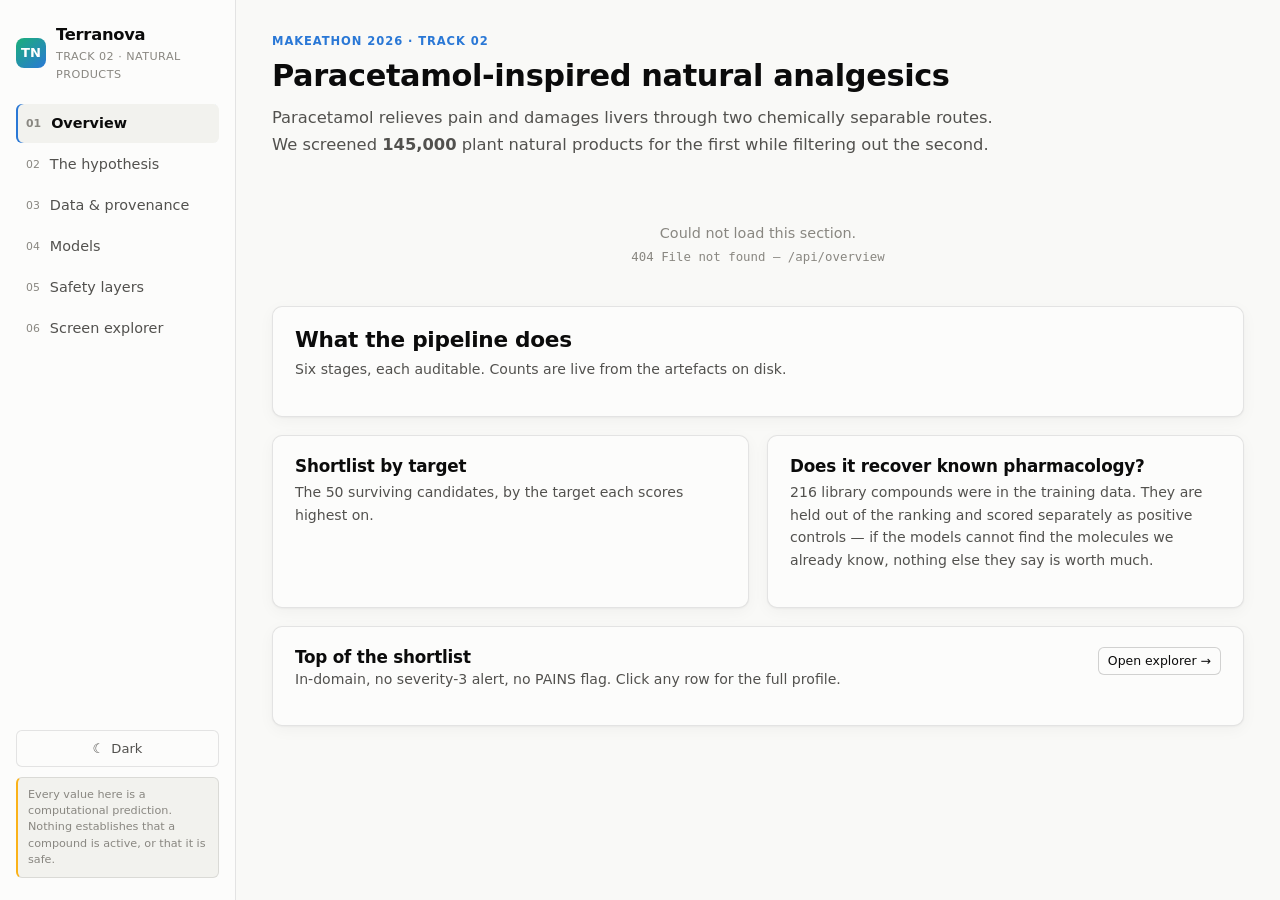
==== app/frontend/index.html @ 80acc8b1 "Add results dashboard and missing screening outputs Full-stack local app (FastAPI + static frontend)" ====
<!doctype html>
<html lang="en">
<head>
<meta charset="utf-8">
<meta name="viewport" content="width=device-width, initial-scale=1">
<title>Terranova</title>
<meta name="description" content="Plant-derived analgesic candidates on the paracetamol/AM404 axis: data provenance, model evaluation and a 145k-compound natural-product screen.">
<link rel="stylesheet" href="styles.css">
<link rel="icon" href="data:image/svg+xml,<svg xmlns='http://www.w3.org/2000/svg' viewBox='0 0 32 32'><rect width='32' height='32' rx='7' fill='%231baf7a'/><path d='M16 7c5 3 7 6 7 10a7 7 0 0 1-14 0c0-4 2-7 7-10z' fill='%23fff'/></svg>">
</head>
<body>
<a class="skip-link" href="#main">Skip to content</a>

<div class="app">
  <aside class="sidebar">
    <div class="brand">
      <div class="brand-mark" aria-hidden="true">TN</div>
      <div>
        <div class="brand-name">Terranova</div>
        <div class="brand-sub">Track 02 · Natural products</div>
      </div>
    </div>

    <nav class="nav" aria-label="Sections">
      <button class="nav-btn" data-view="overview" aria-current="true"><span class="nav-num">01</span> Overview</button>
      <button class="nav-btn" data-view="science"><span class="nav-num">02</span> The hypothesis</button>
      <button class="nav-btn" data-view="data"><span class="nav-num">03</span> Data &amp; provenance</button>
      <button class="nav-btn" data-view="models"><span class="nav-num">04</span> Models</button>
      <button class="nav-btn" data-view="safety"><span class="nav-num">05</span> Safety layers</button>
      <button class="nav-btn" data-view="screen"><span class="nav-num">06</span> Screen explorer</button>
    </nav>

    <div class="sidebar-foot">
      <button class="theme-toggle" id="theme-toggle" type="button" aria-label="Switch colour theme">
        <span id="theme-icon" aria-hidden="true">◐</span> <span id="theme-label">Theme</span>
      </button>
      <p class="disclaimer">
        Every value here is a computational prediction. Nothing establishes that a
        compound is active, or that it is safe.
      </p>
    </div>
  </aside>

  <main class="main" id="main">
    <div class="banner" id="artefact-banner" hidden></div>

    <!-- ============================================================ 01 -->
    <section class="view active" id="view-overview" aria-labelledby="h-overview">
      <div class="view-head">
        <div class="eyebrow">Makeathon 2026 · Track 02</div>
        <h1 id="h-overview">Paracetamol-inspired natural analgesics</h1>
        <p class="lede">
          Paracetamol relieves pain and damages livers through two chemically
          separable routes. We screened <strong id="lede-lib">145,000</strong> plant
          natural products for the first while filtering out the second.
        </p>
      </div>

      <div class="grid grid-4" id="overview-stats"></div>

      <div class="card">
        <h2>What the pipeline does</h2>
        <p class="card-note">Six stages, each auditable. Counts are live from the artefacts on disk.</p>
        <div id="pipeline-funnel" style="margin-top:14px"></div>
      </div>

      <div class="grid grid-2">
        <div class="card">
          <h3>Shortlist by target</h3>
          <p class="card-note">
            The 50 surviving candidates, by the target each scores highest on.
          </p>
          <div id="shortlist-by-target" style="margin-top:12px"></div>
        </div>
        <div class="card">
          <h3>Does it recover known pharmacology?</h3>
          <p class="card-note">
            216 library compounds were in the training data. They are held out of the
            ranking and scored separately as positive controls — if the models cannot
            find the molecules we already know, nothing else they say is worth much.
          </p>
          <div id="controls-preview" style="margin-top:12px"></div>
        </div>
      </div>

      <div class="card">
        <div class="card-head">
          <div>
            <h3>Top of the shortlist</h3>
            <p class="card-note">In-domain, no severity-3 alert, no PAINS flag. Click any row for the full profile.</p>
          </div>
          <button class="btn btn-sm" data-goto="screen" type="button">Open explorer →</button>
        </div>
        <div id="overview-shortlist"></div>
      </div>
    </section>

    <!-- ============================================================ 02 -->
    <section class="view" id="view-science" aria-labelledby="h-science">
      <div class="view-head">
        <div class="eyebrow">The hypothesis</div>
        <h1 id="h-science">Two pathways from one molecule</h1>
        <p class="lede">
          Paracetamol's analgesia is increasingly attributed not to COX inhibition but
          to its metabolite AM404. Its hepatotoxicity runs through an entirely
          different route. That separation is the whole opportunity.
        </p>
      </div>

      <div class="card">
        <div class="pathway">
          <div class="pathway-arm arm-good">
            <h4>Analgesia — the route we want</h4>
            <div class="pathway-chain">
              <span class="pathway-node">paracetamol</span>
              <span class="pathway-arrow">→</span>
              <span class="pathway-node"><i>p</i>-aminophenol</span>
              <span class="pathway-arrow">→</span>
              <span class="pathway-node accent">AM404</span>
            </div>
            <p class="card-note">
              Deacetylation, then conjugation with arachidonic acid by <strong>FAAH</strong>.
              AM404 acts centrally and in the spinal dorsal horn through <strong>TRPV1</strong>
              and the <strong>cannabinoid</strong> system.
            </p>
            <div class="pill-row" style="margin-top:10px">
              <span class="badge badge-TRPV1"><span class="badge-dot"></span>TRPV1</span>
              <span class="badge badge-CB1"><span class="badge-dot"></span>CB1</span>
              <span class="badge badge-FAAH"><span class="badge-dot"></span>FAAH</span>
            </div>
          </div>

          <div class="pathway-arm arm-bad">
            <h4>Hepatotoxicity — the route we filter</h4>
            <div class="pathway-chain">
              <span class="pathway-node">paracetamol</span>
              <span class="pathway-arrow">→</span>
              <span class="pathway-node">CYP2E1 / 3A4</span>
              <span class="pathway-arrow">→</span>
              <span class="pathway-node danger">NAPQI</span>
            </div>
            <p class="card-note">
              Oxidation of the <i>para</i>-aminophenol core to a hard electrophile.
              At dose, glutathione conjugates it; in overdose that pool depletes, NAPQI
              arylates protein thiols, and you get centrilobular necrosis.
            </p>
            <div class="pill-row" style="margin-top:10px">
              <span class="badge badge-critical">quinone-imine precursor</span>
              <span class="badge badge-serious">thiol arylation</span>
            </div>
          </div>
        </div>

        <div class="callout">
          <strong>The design question.</strong> Both arms begin at the same
          <i>para</i>-aminophenol core, but only the second requires it. So we look for
          plant compounds that engage TRPV1 / CB1 / FAAH <em>without</em> carrying the
          structural features that enable bioactivation — and we check that
          structurally, not just statistically.
        </div>
      </div>

      <div class="card">
        <h2>Why these three targets</h2>
        <div class="table-wrap" style="margin-top:12px">
          <table>
            <thead><tr><th scope="col">Target</th><th scope="col">Full name</th><th scope="col">Role on the AM404 axis</th><th scope="col">UniProt (human / rat / mouse)</th></tr></thead>
            <tbody>
              <tr>
                <th scope="row"><span class="badge badge-TRPV1"><span class="badge-dot"></span>TRPV1</span></th>
                <td>Transient receptor potential vanilloid 1</td>
                <td>The capsaicin receptor; AM404 is a potent agonist. Ligand-gated ion channel.</td>
                <td class="mono dim">Q8NER1 / O35433 / Q704Y3</td>
              </tr>
              <tr>
                <th scope="row"><span class="badge badge-CB1"><span class="badge-dot"></span>CB1</span></th>
                <td>Cannabinoid receptor 1</td>
                <td>Central analgesia; AM404 raises endocannabinoid tone indirectly.</td>
                <td class="mono dim">P21554 / P20272 / P47746</td>
              </tr>
              <tr>
                <th scope="row"><span class="badge badge-FAAH"><span class="badge-dot"></span>FAAH</span></th>
                <td>Fatty acid amide hydrolase</td>
                <td>Forms AM404, and degrades anandamide. Inhibiting it is itself analgesic.</td>
                <td class="mono dim">O00519 / P97612 / O08914</td>
              </tr>
            </tbody>
          </table>
        </div>
        <p class="card-note" style="margin-top:12px">
          Targets were resolved by <strong>UniProt accession → ChEMBL target ID</strong>,
          not by name search. Rodent orthologs are collected because much published
          TRPV1 and FAAH pharmacology is rodent, but they are tagged by organism and
          never silently pooled — TRPV1 has well-documented species differences in
          ligand sensitivity.
        </p>
      </div>

      <div class="card">
        <div class="card-head">
          <div>
            <h2>The ethnopharmacology seed list</h2>
            <p class="card-note">
              <span id="seed-count">51</span> hand-curated species with a traditional
              pain indication and a mechanistic hypothesis. Compounds from these plants
              are tiered <code>pain_seed</code>; everything else from any land plant is
              <code>plant_background</code>, so "top ranked" means something.
            </p>
          </div>
        </div>
        <div id="seed-table" style="margin-top:6px"></div>
      </div>
    </section>

    <!-- ============================================================ 03 -->
    <section class="view" id="view-data" aria-labelledby="h-data">
      <div class="view-head">
        <div class="eyebrow">Data &amp; provenance</div>
        <h1 id="h-data">Four datasets, three public sources</h1>
        <p class="lede">
          Every filtering decision happens in one place and is counted. Hidden
          curation is how cheminformatics papers become irreproducible.
        </p>
      </div>

      <div class="grid grid-2" id="source-cards"></div>

      <div class="card">
        <div class="card-head">
          <div>
            <h2>Curation attrition</h2>
            <p class="card-note">
              Raw ChEMBL records to modelling-ready rows, counted at every step.
              Hover any bar for what was dropped there.
            </p>
          </div>
        </div>
        <div id="attrition-chart"></div>
        <div class="callout">
          <strong>The biggest single cut</strong> is activity type: only IC50, EC50, Ki
          and Kd survive. Percent-inhibition at a single concentration is not
          convertible to a potency, so it cannot be labelled consistently.
        </div>
      </div>

      <div class="card">
        <h2>What survived, per target</h2>
        <p class="card-note">
          Active ≤ 1 µM, inactive ≥ 10 µM. The 1–10 µM band is <em>discarded</em>, not
          forced into a class — those compounds are genuinely ambiguous and training on
          them teaches noise.
        </p>
        <div id="dataset-chart" style="margin-top:14px"></div>
      </div>

      <div class="card callout-warning">
        <h2>The active rate is publication bias, not biology</h2>
        <div class="grid grid-3" style="margin-top:12px" id="bias-stats"></div>
        <p class="card-note" style="margin-top:14px">
          ChEMBL is assembled from medicinal-chemistry papers, and people publish
          compounds that worked. A classifier trained on 84% actives learns that
          nearly everything is active, and its ranking over 145k natural products is
          then driven by noise. Class weighting does not fix this: the model has simply
          never been shown what a non-ligand looks like.
        </p>
        <div class="callout">
          <strong>The fix:</strong> 60,000 drug-like molecules sampled across ChEMBL's
          whole ID range as presumed inactives, property-matched to each target's
          actives on MW and cLogP (DUD-E style), excluding anything sharing a scaffold
          with a known active. Three decoys per active brings ~75% down to ~20%. They
          stay labelled <code>presumed_inactive</code> so results can be re-derived
          without the assumption.
        </div>
      </div>

      <div class="card">
        <h2>Curation rules, and why</h2>
        <div class="table-wrap">
          <table>
            <thead><tr><th scope="col">Decision</th><th scope="col">Rule</th><th scope="col">Reasoning</th></tr></thead>
            <tbody>
              <tr><th scope="row">Assay types</th><td class="mono">B and F</td>
                <td>TRPV1 is a ligand-gated ion channel; its potency data is dominated by calcium-flux and patch-clamp assays registered as <em>functional</em>. Binding-only would discard most TRPV1 pharmacology.</td></tr>
              <tr><th scope="row">Activity types</th><td class="mono">IC50, EC50, Ki, Kd</td>
                <td>Single-concentration readouts are not convertible to a potency.</td></tr>
              <tr><th scope="row">Units</th><td class="mono">nM only</td>
                <td>After ChEMBL's own standardisation. pActivity = 9 − log₁₀(nM).</td></tr>
              <tr><th scope="row">Censored values</th><td class="mono">= for both, &gt; and ≥ as inactive only</td>
                <td>"&gt;10000 nM" is not a measurement but is strong evidence of inactivity. "&lt;" records bound potency from above and cannot confirm an active threshold, so they are dropped.</td></tr>
              <tr><th scope="row">Aggregation</th><td class="mono">median pActivity</td>
                <td>Per compound × target × organism. The same compound appears across many labs; the median survives an order-of-magnitude outlier.</td></tr>
              <tr><th scope="row">Ambiguous band</th><td class="mono">1–10 µM held out</td>
                <td>Forcing a class on genuinely borderline compounds teaches the model noise.</td></tr>
              <tr><th scope="row">Organism</th><td class="mono">tagged, never pooled</td>
                <td>Human is primary; rat/mouse kept in a separate scope. Hence a <code>human</code> and an <code>all</code> variant of every model.</td></tr>
            </tbody>
          </table>
        </div>
      </div>
    </section>

    <!-- ============================================================ 04 -->
    <section class="view" id="view-models" aria-labelledby="h-models">
      <div class="view-head">
        <div class="eyebrow">Models</div>
        <h1 id="h-models">Nine models, evaluated twice each</h1>
        <p class="lede">
          Every model is scored under a random split and a scaffold split. The gap
          between them is the honest measure of what happens when you screen
          chemistry the model has never seen.
        </p>
      </div>

      <div class="card">
        <h2>Why the split matters more than the score</h2>
        <p class="card-note">
          ChEMBL is built from congeneric series — one paper, one scaffold, many
          analogues. Under a random split those analogues straddle train and test, the
          model memorises the series, and you report an ROC-AUC near 0.95 that
          collapses on anything new. <strong>Natural products share almost no scaffolds
          with ChEMBL</strong>, so the random number is the wrong measurement for this
          project. Both are reported below; the scaffold number is the one that counts.
        </p>
        <div id="split-chart" style="margin-top:16px"></div>
      </div>

      <div class="card">
        <div class="card-head">
          <div>
            <h2>All model metrics</h2>
            <p class="card-note">
              PR-AUC-led because the data is imbalanced and only the top of the ranked
              list matters. EF 1% is the screening use case: hand a chemist the top 1%,
              how many more actives than random?
            </p>
          </div>
          <div class="seg" role="group" aria-label="Filter by split">
            <button type="button" data-split="scaffold" aria-pressed="true">Scaffold</button>
            <button type="button" data-split="random" aria-pressed="false">Random</button>
            <button type="button" data-split="" aria-pressed="false">Both</button>
          </div>
        </div>
        <div id="metrics-table"></div>
      </div>

      <div class="card">
        <h2>Architecture</h2>
        <div class="grid grid-2" style="margin-top:12px">
          <div>
            <h4>Representation</h4>
            <p class="card-note">
              ECFP4 (Morgan, radius 2, 2048 bits) plus physicochemical descriptors.
              Every structure in the project — ChEMBL, decoys, LOTUS, DILI — passes
              through the same <code>standardize()</code>, so they are comparable.
            </p>
            <h4 style="margin-top:14px">Algorithms</h4>
            <p class="card-note">
              Random Forest (500 trees) and LightGBM (600 estimators) are both trained.
              The one with the better <em>scaffold-split</em> PR-AUC wins and is refit
              on all data for deployment.
            </p>
          </div>
          <div>
            <h4>Applicability domain</h4>
            <p class="card-note">
              Each model ships its training-set fingerprint matrix, so every prediction
              carries a max-Tanimoto similarity to what the model has actually seen.
              Below 0.25 a prediction is extrapolation and is flagged, not silently
              trusted. This is why the model files are 50–200 MB.
            </p>
            <h4 style="margin-top:14px">FAAH is labelled twice</h4>
            <p class="card-note">
              The natural-product FAAH inhibitors motivating this project sit at 1–15 µM.
              A 1 µM cut labels nearly all of them inactive, training the model to reject
              exactly the chemistry we are hunting. FAAH therefore also gets a 10 µM
              variant, and both are reported.
            </p>
          </div>
        </div>
      </div>

      <div class="card">
        <div class="card-head">
          <div>
            <h2>The FAAH rescue experiment</h2>
            <p class="card-note">
              Six known plant FAAH inhibitors, none of them in ChEMBL's FAAH set. Each
              is scored by a model that never saw it: once by a model trained on ChEMBL
              alone, once by a model that additionally saw only the <em>other five</em>.
            </p>
          </div>
        </div>
        <div id="rescue-chart"></div>
        <div class="callout callout-good" id="rescue-note"></div>
      </div>

      <div class="card">
        <h2>The DILI model, and what it gets wrong</h2>
        <div class="grid grid-2">
          <div>
            <p class="card-note">
              Random Forest over the TDC DILI benchmark — 475 marketed drugs
              (<span id="dili-n">462</span> after standardisation), aggregated by the
              FDA's National Center for Toxicological Research. Evaluated over five
              repeated scaffold splits, because one split on 462 compounds is noisy.
            </p>
            <dl class="kv" id="dili-metrics" style="margin-top:12px"></dl>
          </div>
          <div id="dili-probe-host"></div>
        </div>
        <div class="callout callout-critical">
          <h4>Paracetamol is not in the benchmark at all</h4>
          Neither is isoniazid — two of the most famous hepatotoxins in medicine. So the
          model scores paracetamol <strong id="para-score">0.37</strong>, i.e. low risk,
          and it is wrong for a structural reason: the benchmark encodes
          <em>idiosyncratic, immune-mediated</em> DILI rather than intrinsic
          dose-dependent toxicity. A statistical model that misses this project's own
          index compound has not earned a large say in the ranking — which is exactly
          why the structural alert layer carries the weight instead.
        </div>
      </div>
    </section>

    <!-- ============================================================ 05 -->
    <section class="view" id="view-safety" aria-labelledby="h-safety">
      <div class="view-head">
        <div class="eyebrow">Safety</div>
        <h1 id="h-safety">Two layers, because one is not enough</h1>
        <p class="lede">
          A structural alert set that encodes bioactivation chemistry, and a statistical
          DILI model. They disagree about paracetamol, and that disagreement is the
          point.
        </p>
      </div>

      <div class="grid grid-3" id="safety-stats"></div>

      <div class="card">
        <h2>How the composite score is built</h2>
        <p class="card-note">
          Deliberately transparent, because an opaque ranking formula is unfalsifiable.
          The weights are printed in the output and shown here.
        </p>
        <div class="smiles" style="margin-top:12px">
          composite = target_score × exp(−0.35 × alert_severity_sum) × ad_confidence × cns_bonus × (1 − 0.30 × p_dili)
        </div>
        <div class="grid grid-4" style="margin-top:14px" id="weight-stats"></div>
        <div class="callout">
          <strong>The DILI term is deliberately small</strong> relative to the structural
          alert term. The alerts flag paracetamol at maximum severity on the exact NAPQI
          mechanism; the model calls it low risk. We weighted the layer that is right
          about the compound the whole project is named after.
        </div>
      </div>

      <div class="card">
        <div class="card-head">
          <div>
            <h2>Reactive-metabolite alert set</h2>
            <p class="card-note">
              <span id="alert-count">25</span> SMARTS patterns, read live from
              <code>src/safety.py</code>. Severity 3 is a direct NAPQI-type
              bioactivation precedent; 2 is an established reactive-metabolite route;
              1 is context-dependent.
            </p>
          </div>
          <div class="seg" role="group" aria-label="Filter by severity">
            <button type="button" data-sev="" aria-pressed="true">All</button>
            <button type="button" data-sev="3" aria-pressed="false">Severity 3</button>
            <button type="button" data-sev="2" aria-pressed="false">2</button>
            <button type="button" data-sev="1" aria-pressed="false">1</button>
          </div>
        </div>
        <div id="alerts-table"></div>
      </div>

      <div class="card callout-warning">
        <h2>Two caveats that belong in the writeup</h2>
        <p class="card-note">
          <strong>Structural alerts are a hazard flag, not a risk assessment.</strong>
          Dose, exposure, clearance route and detoxification capacity all matter and
          none are encoded here. A flagged compound is not "toxic"; it is "worth a
          reactivity check".
        </p>
        <p class="card-note" style="margin-top:10px">
          <strong>The alert set flags compounds this project likes.</strong> Curcumin
          and 6-gingerol are Michael acceptors. Many flavonoids are catechols. That is a
          genuine finding about the chemical space of plant analgesics — plants make
          electrophiles on purpose, often as defence chemistry — not a bug to be tuned
          away. We report the flags and keep the compounds, tagged.
        </p>
      </div>
    </section>

    <!-- ============================================================ 06 -->
    <section class="view" id="view-screen" aria-labelledby="h-screen">
      <div class="view-head">
        <div class="eyebrow">Screen explorer</div>
        <h1 id="h-screen">145,164 plant compounds, scored</h1>
        <p class="lede">
          The full screen, the 50-compound shortlist, and the 216 positive controls held
          out for leakage control. Click any compound for its full profile and
          literature provenance.
        </p>
      </div>

      <div class="filters">
        <div class="seg" role="group" aria-label="Choose dataset">
          <button type="button" data-source="shortlist" aria-pressed="true">Shortlist (50)</button>
          <button type="button" data-source="screen" aria-pressed="false">Full screen</button>
          <button type="button" data-source="controls" aria-pressed="false">Positive controls</button>
        </div>
        <div class="field">
          <label for="f-q">Search</label>
          <input type="search" id="f-q" placeholder="name, genus, compound class…">
        </div>
        <div class="field">
          <label for="f-target">Target</label>
          <select id="f-target">
            <option value="">All targets</option>
            <option value="TRPV1">TRPV1</option>
            <option value="CB1">CB1</option>
            <option value="FAAH">FAAH</option>
          </select>
        </div>
        <div class="field">
          <label for="f-tier">Source tier</label>
          <select id="f-tier">
            <option value="">All plants</option>
            <option value="pain_seed">Pain seed list</option>
            <option value="plant_background">Background</option>
          </select>
        </div>
        <label class="check"><input type="checkbox" id="f-domain"> In domain</label>
        <label class="check"><input type="checkbox" id="f-alerts"> No severity-3 / PAINS</label>
        <label class="check"><input type="checkbox" id="f-cns"> CNS-like</label>
        <button class="btn btn-sm" id="f-reset" type="button">Reset</button>
      </div>

      <div class="card" style="padding:0;overflow:hidden">
        <div id="screen-table"></div>
      </div>
      <div class="pager">
        <span class="pager-info" id="screen-info">—</span>
        <span>
          <button class="btn btn-sm" id="page-prev" type="button">← Previous</button>
          <button class="btn btn-sm" id="page-next" type="button">Next →</button>
        </span>
      </div>

      <div class="card" style="margin-top:18px">
        <h3>Composite score across the full screen</h3>
        <p class="card-note">
          The long tail is the point: a screen that ranks everything highly has not
          discriminated. Only the right-hand edge reaches the shortlist.
        </p>
        <div id="dist-chart" style="margin-top:12px"></div>
      </div>
    </section>
  </main>
</div>

<div class="modal-backdrop" id="modal" hidden>
  <div class="modal" role="dialog" aria-modal="true" aria-labelledby="modal-title">
    <div class="modal-head">
      <h2 id="modal-title">Compound</h2>
      <button class="modal-close" id="modal-close" type="button" aria-label="Close">×</button>
    </div>
    <div id="modal-body"></div>
  </div>
</div>

<script src="js/charts.js"></script>
<script src="js/app.js"></script>
</body>
</html>
---- app/frontend/styles.css ----
/* Terranova dashboard
 *
 * Colour tokens come from a validated data-viz palette: the three categorical
 * slots (blue/orange/aqua) clear the all-pairs CVD and normal-vision floors in
 * both light and dark mode. Series colour follows the TARGET, never the row
 * order, so filtering never repaints a survivor.
 *
 * Light-mode aqua sits below 3:1 against the surface, so every chart that uses
 * it also carries direct labels and a table view (the relief rule). No chart
 * here encodes anything by colour alone.
 */

:root {
  color-scheme: light;

  --page:            #f9f9f7;
  --surface:         #fcfcfb;
  --surface-sunk:    #f2f2ee;
  --text-primary:    #0b0b0b;
  --text-secondary:  #52514e;
  --text-muted:      #898781;
  --grid:            #e1e0d9;
  --baseline:        #c3c2b7;
  --border:          rgba(11, 11, 11, 0.10);
  --border-strong:   rgba(11, 11, 11, 0.18);
  --shadow:          0 1px 2px rgba(11, 11, 11, 0.04), 0 4px 16px rgba(11, 11, 11, 0.04);

  /* categorical slots - identity, fixed order */
  --series-1:        #2a78d6;  /* TRPV1 */
  --series-2:        #eb6834;  /* CB1   */
  --series-3:        #1baf7a;  /* FAAH  */
  --series-4:        #eda100;
  --series-neutral:  #898781;

  /* sequential / ordinal ramp (blue), light surface: no lighter than step 250 */
  --ramp-1: #86b6ef;
  --ramp-2: #6da7ec;
  --ramp-3: #5598e7;
  --ramp-4: #3987e5;
  --ramp-5: #2a78d6;
  --ramp-6: #256abf;
  --ramp-7: #1c5cab;
  --ramp-8: #184f95;
  --ramp-9: #104281;
  --ramp-10: #0d366b;

  /* status - reserved, never reused as a series */
  --good:     #0ca30c;
  --warning:  #fab219;
  --serious:  #ec835a;
  --critical: #d03b3b;
  --good-text: #006300;

  --radius: 10px;
  --radius-sm: 6px;
  --sans: system-ui, -apple-system, "Segoe UI", sans-serif;
  --mono: ui-monospace, "SF Mono", "Cascadia Mono", Menlo, Consolas, monospace;
}

@media (prefers-color-scheme: dark) {
  :root:where(:not([data-theme="light"])) {
    color-scheme: dark;
    --page:           #0d0d0d;
    --surface:        #1a1a19;
    --surface-sunk:   #141413;
    --text-primary:   #f0efec;
    --text-secondary: #c3c2b7;
    --text-muted:     #898781;
    --grid:           #2c2c2a;
    --baseline:       #383835;
    --border:         rgba(255, 255, 255, 0.10);
    --border-strong:  rgba(255, 255, 255, 0.18);
    --shadow:         0 1px 2px rgba(0, 0, 0, 0.3), 0 4px 16px rgba(0, 0, 0, 0.25);

    --series-1: #3987e5;
    --series-2: #d95926;
    --series-3: #199e70;
    --series-4: #c98500;

    --ramp-1: #cde2fb;
    --ramp-2: #b7d3f6;
    --ramp-3: #9ec5f4;
    --ramp-4: #86b6ef;
    --ramp-5: #6da7ec;
    --ramp-6: #5598e7;
    --ramp-7: #3987e5;
    --ramp-8: #2a78d6;
    --ramp-9: #256abf;
    --ramp-10: #184f95;

    --good-text: #0ca30c;
  }
}

:root[data-theme="dark"] {
  color-scheme: dark;
  --page:           #0d0d0d;
  --surface:        #1a1a19;
  --surface-sunk:   #141413;
  --text-primary:   #f0efec;
  --text-secondary: #c3c2b7;
  --text-muted:     #898781;
  --grid:           #2c2c2a;
  --baseline:       #383835;
  --border:         rgba(255, 255, 255, 0.10);
  --border-strong:  rgba(255, 255, 255, 0.18);
  --shadow:         0 1px 2px rgba(0, 0, 0, 0.3), 0 4px 16px rgba(0, 0, 0, 0.25);

  --series-1: #3987e5;
  --series-2: #d95926;
  --series-3: #199e70;
  --series-4: #c98500;

  --ramp-1: #cde2fb;
  --ramp-2: #b7d3f6;
  --ramp-3: #9ec5f4;
  --ramp-4: #86b6ef;
  --ramp-5: #6da7ec;
  --ramp-6: #5598e7;
  --ramp-7: #3987e5;
  --ramp-8: #2a78d6;
  --ramp-9: #256abf;
  --ramp-10: #184f95;

  --good-text: #0ca30c;
}

* { box-sizing: border-box; }

html { -webkit-text-size-adjust: 100%; }

body {
  margin: 0;
  font-family: var(--sans);
  background: var(--page);
  color: var(--text-primary);
  line-height: 1.6;
  font-size: 15px;
}

a { color: var(--series-1); text-decoration: none; }
a:hover { text-decoration: underline; }

h1, h2, h3, h4 { line-height: 1.25; margin: 0; font-weight: 650; letter-spacing: -0.012em; }
h1 { font-size: 1.9rem; }
h2 { font-size: 1.35rem; }
h3 { font-size: 1.05rem; }
h4 { font-size: 0.92rem; }
p { margin: 0 0 1rem; }
p:last-child { margin-bottom: 0; }

code, .mono { font-family: var(--mono); font-size: 0.86em; }

/* ---------------------------------------------------------------- layout */
.app {
  display: grid;
  grid-template-columns: 236px minmax(0, 1fr);
  min-height: 100vh;
}

.sidebar {
  position: sticky;
  top: 0;
  align-self: start;
  height: 100vh;
  overflow-y: auto;
  padding: 22px 16px;
  background: var(--surface);
  border-right: 1px solid var(--border);
  display: flex;
  flex-direction: column;
  gap: 20px;
}

.brand { display: flex; align-items: center; gap: 10px; }
.brand-mark {
  width: 30px; height: 30px; flex: none;
  border-radius: 8px;
  background: linear-gradient(140deg, var(--series-3), var(--series-1));
  display: grid; place-items: center;
  color: #fff; font-weight: 700; font-size: 0.82rem;
}
.brand-name { font-weight: 680; font-size: 1.02rem; letter-spacing: -0.015em; }
.brand-sub { font-size: 0.7rem; color: var(--text-muted); letter-spacing: 0.04em; text-transform: uppercase; }

.nav { display: flex; flex-direction: column; gap: 2px; }
.nav-btn {
  display: flex; align-items: center; gap: 10px;
  padding: 8px 10px;
  border: 0; border-radius: var(--radius-sm);
  background: transparent; color: var(--text-secondary);
  font: inherit; font-size: 0.9rem; text-align: left;
  cursor: pointer; width: 100%;
}
.nav-btn:hover { background: var(--surface-sunk); color: var(--text-primary); }
.nav-btn[aria-current="true"] {
  background: var(--surface-sunk);
  color: var(--text-primary);
  font-weight: 620;
  box-shadow: inset 2px 0 0 var(--series-1);
}
.nav-num {
  font-size: 0.68rem; color: var(--text-muted);
  font-variant-numeric: tabular-nums; min-width: 1.1em;
}

.sidebar-foot { margin-top: auto; display: flex; flex-direction: column; gap: 10px; }

.theme-toggle {
  display: flex; align-items: center; justify-content: center; gap: 7px;
  padding: 7px 10px; width: 100%;
  border: 1px solid var(--border); border-radius: var(--radius-sm);
  background: var(--surface); color: var(--text-secondary);
  font: inherit; font-size: 0.82rem; cursor: pointer;
}
.theme-toggle:hover { border-color: var(--border-strong); color: var(--text-primary); }

.disclaimer {
  font-size: 0.7rem; line-height: 1.45; color: var(--text-muted);
  padding: 9px 10px;
  border: 1px solid var(--border); border-left: 2px solid var(--warning);
  border-radius: var(--radius-sm);
  background: var(--surface-sunk);
}

.main { padding: 32px 36px 72px; max-width: 1180px; min-width: 0; }

.view { display: none; }
.view.active { display: block; animation: fade 0.22s ease; }
@keyframes fade { from { opacity: 0; transform: translateY(3px); } to { opacity: 1; transform: none; } }

.view-head { margin-bottom: 26px; }
.eyebrow {
  font-size: 0.72rem; font-weight: 650; letter-spacing: 0.08em;
  text-transform: uppercase; color: var(--series-1); margin-bottom: 7px;
}
.view-head p.lede {
  color: var(--text-secondary); font-size: 1.02rem; max-width: 70ch; margin-top: 10px;
}

/* ----------------------------------------------------------------- cards */
.card {
  background: var(--surface);
  border: 1px solid var(--border);
  border-radius: var(--radius);
  padding: 20px 22px;
  margin-bottom: 18px;
  box-shadow: var(--shadow);
}
.card > h2, .card > h3 { margin-bottom: 4px; }
.card-note { color: var(--text-secondary); font-size: 0.88rem; max-width: 76ch; }
.card-head { display: flex; align-items: flex-start; justify-content: space-between; gap: 16px; flex-wrap: wrap; margin-bottom: 14px; }

.grid { display: grid; gap: 18px; }
.grid-2 { grid-template-columns: repeat(auto-fit, minmax(330px, 1fr)); }
.grid-3 { grid-template-columns: repeat(auto-fit, minmax(230px, 1fr)); }
.grid-4 { grid-template-columns: repeat(auto-fit, minmax(175px, 1fr)); }

/* ------------------------------------------------------------ stat tiles */
.stat {
  background: var(--surface);
  border: 1px solid var(--border);
  border-radius: var(--radius);
  padding: 16px 18px;
  box-shadow: var(--shadow);
}
.stat-label {
  font-size: 0.74rem; font-weight: 600; letter-spacing: 0.04em;
  text-transform: uppercase; color: var(--text-muted); margin-bottom: 6px;
}
/* proportional figures on standalone numbers - tabular-nums only in tables */
.stat-value { font-size: 1.95rem; font-weight: 660; letter-spacing: -0.025em; line-height: 1.1; }
.stat-sub { font-size: 0.78rem; color: var(--text-secondary); margin-top: 5px; }
.stat-accent-1 { color: var(--series-1); }
.stat-accent-2 { color: var(--series-2); }
.stat-accent-3 { color: var(--series-3); }

.hero-figure {
  font-size: 3.2rem; font-weight: 680; letter-spacing: -0.03em;
  line-height: 1; font-family: var(--sans);
}

/* ---------------------------------------------------------------- badges */
.badge {
  display: inline-flex; align-items: center; gap: 5px;
  padding: 2px 8px; border-radius: 99px;
  font-size: 0.73rem; font-weight: 600; white-space: nowrap;
  border: 1px solid var(--border);
  background: var(--surface-sunk); color: var(--text-secondary);
}
.badge-dot { width: 7px; height: 7px; border-radius: 99px; flex: none; }
.badge-TRPV1 { color: var(--series-1); border-color: color-mix(in srgb, var(--series-1) 35%, transparent); }
.badge-TRPV1 .badge-dot { background: var(--series-1); }
.badge-CB1 { color: var(--series-2); border-color: color-mix(in srgb, var(--series-2) 35%, transparent); }
.badge-CB1 .badge-dot { background: var(--series-2); }
.badge-FAAH { color: var(--series-3); border-color: color-mix(in srgb, var(--series-3) 35%, transparent); }
.badge-FAAH .badge-dot { background: var(--series-3); }

.badge-good { color: var(--good-text); border-color: color-mix(in srgb, var(--good) 40%, transparent); }
.badge-warning { color: var(--text-primary); background: color-mix(in srgb, var(--warning) 20%, var(--surface)); border-color: color-mix(in srgb, var(--warning) 45%, transparent); }
.badge-serious { color: var(--text-primary); background: color-mix(in srgb, var(--serious) 22%, var(--surface)); border-color: color-mix(in srgb, var(--serious) 50%, transparent); }
.badge-critical { color: #fff; background: var(--critical); border-color: var(--critical); }

.pill-row { display: flex; flex-wrap: wrap; gap: 6px; }

/* ---------------------------------------------------------------- tables */
.table-wrap { overflow-x: auto; border: 1px solid var(--border); border-radius: var(--radius); background: var(--surface); }
table { border-collapse: collapse; width: 100%; font-size: 0.855rem; }
thead th {
  position: sticky; top: 0; z-index: 1;
  background: var(--surface-sunk);
  text-align: left; font-weight: 620; font-size: 0.74rem;
  letter-spacing: 0.03em; text-transform: uppercase; color: var(--text-secondary);
  padding: 9px 12px; white-space: nowrap;
  border-bottom: 1px solid var(--border);
}
thead th.sortable { cursor: pointer; user-select: none; }
thead th.sortable:hover { color: var(--text-primary); }
thead th .sort-caret { opacity: 0.4; font-size: 0.8em; }
thead th[aria-sort] .sort-caret { opacity: 1; color: var(--series-1); }
tbody td { padding: 8px 12px; border-bottom: 1px solid var(--grid); vertical-align: top; }
tbody tr:last-child td { border-bottom: 0; }
tbody tr:hover { background: var(--surface-sunk); }
tbody tr.clickable { cursor: pointer; }
.num { text-align: right; font-variant-numeric: tabular-nums; }
.col-name { min-width: 220px; max-width: 320px; }
.dim { color: var(--text-muted); }
.truncate { overflow: hidden; text-overflow: ellipsis; white-space: nowrap; display: block; max-width: 300px; }

caption { caption-side: top; text-align: left; padding: 0 0 9px; font-size: 0.82rem; color: var(--text-secondary); }

/* ------------------------------------------------------------- controls */
.filters {
  display: flex; flex-wrap: wrap; gap: 10px; align-items: center;
  padding: 14px 16px; margin-bottom: 16px;
  background: var(--surface); border: 1px solid var(--border);
  border-radius: var(--radius); box-shadow: var(--shadow);
}
.field { display: flex; flex-direction: column; gap: 3px; }
.field label { font-size: 0.7rem; font-weight: 600; text-transform: uppercase; letter-spacing: 0.04em; color: var(--text-muted); }
input[type="search"], input[type="text"], select {
  font: inherit; font-size: 0.87rem;
  padding: 6px 10px; min-height: 34px;
  border: 1px solid var(--border-strong); border-radius: var(--radius-sm);
  background: var(--surface); color: var(--text-primary);
}
input[type="search"] { min-width: 230px; }
input:focus-visible, select:focus-visible, button:focus-visible, th:focus-visible, tr:focus-visible {
  outline: 2px solid var(--series-1); outline-offset: 2px;
}
.check { display: flex; align-items: center; gap: 6px; font-size: 0.85rem; color: var(--text-secondary); cursor: pointer; min-height: 34px; }
.check input { width: 15px; height: 15px; accent-color: var(--series-1); cursor: pointer; }

.btn {
  font: inherit; font-size: 0.85rem;
  padding: 6px 13px; min-height: 34px;
  border: 1px solid var(--border-strong); border-radius: var(--radius-sm);
  background: var(--surface); color: var(--text-primary); cursor: pointer;
}
.btn:hover { background: var(--surface-sunk); }
.btn:disabled { opacity: 0.45; cursor: not-allowed; }
.btn-primary { background: var(--series-1); border-color: var(--series-1); color: #fff; }
.btn-primary:hover { filter: brightness(1.07); background: var(--series-1); }
.btn-sm { font-size: 0.78rem; padding: 3px 9px; min-height: 28px; }

.seg { display: inline-flex; border: 1px solid var(--border-strong); border-radius: var(--radius-sm); overflow: hidden; }
.seg button {
  font: inherit; font-size: 0.82rem; padding: 5px 12px; min-height: 32px;
  border: 0; background: var(--surface); color: var(--text-secondary); cursor: pointer;
  border-right: 1px solid var(--border);
}
.seg button:last-child { border-right: 0; }
.seg button[aria-pressed="true"] { background: var(--series-1); color: #fff; font-weight: 600; }

.pager { display: flex; align-items: center; justify-content: space-between; gap: 12px; margin-top: 14px; flex-wrap: wrap; }
.pager-info { font-size: 0.84rem; color: var(--text-secondary); font-variant-numeric: tabular-nums; }

/* --------------------------------------------------------------- charts */
.chart { width: 100%; display: block; overflow: visible; font-family: var(--sans); }
.chart text { font-family: var(--sans); }
.axis-label { font-size: 11px; fill: var(--text-muted); }
.value-label { font-size: 11px; fill: var(--text-secondary); font-variant-numeric: tabular-nums; }
.value-label-strong { font-size: 11px; fill: var(--text-primary); font-weight: 600; font-variant-numeric: tabular-nums; }
.gridline { stroke: var(--grid); stroke-width: 1; }
.baseline-rule { stroke: var(--baseline); stroke-width: 1; }
.mark-hit { fill: transparent; cursor: pointer; }

.legend { display: flex; flex-wrap: wrap; gap: 14px; margin-top: 10px; font-size: 0.8rem; color: var(--text-secondary); }
.legend-item { display: inline-flex; align-items: center; gap: 6px; }
.legend-swatch { width: 11px; height: 11px; border-radius: 3px; flex: none; }

.chart-toolbar { display: flex; gap: 8px; align-items: center; }

.tooltip {
  position: fixed; z-index: 60; pointer-events: none;
  background: var(--surface); color: var(--text-primary);
  border: 1px solid var(--border-strong); border-radius: var(--radius-sm);
  box-shadow: 0 4px 20px rgba(0, 0, 0, 0.16);
  padding: 8px 11px; font-size: 0.8rem; line-height: 1.5;
  max-width: 290px; opacity: 0; transition: opacity 0.1s;
}
.tooltip.show { opacity: 1; }
.tooltip-title { font-weight: 650; margin-bottom: 3px; }
.tooltip-row { display: flex; justify-content: space-between; gap: 14px; }
.tooltip-row .k { color: var(--text-secondary); }
.tooltip-row .v { font-variant-numeric: tabular-nums; }

/* ---------------------------------------------------------------- misc */
.callout {
  border: 1px solid var(--border); border-left: 3px solid var(--series-1);
  border-radius: var(--radius-sm);
  background: var(--surface-sunk);
  padding: 13px 16px; margin: 14px 0;
  font-size: 0.89rem; color: var(--text-secondary);
}
.callout strong { color: var(--text-primary); }
.callout-warning { border-left-color: var(--warning); }
.callout-critical { border-left-color: var(--critical); }
.callout-good { border-left-color: var(--good); }
.callout h4 { margin-bottom: 5px; color: var(--text-primary); }

.kv { display: grid; grid-template-columns: auto 1fr; gap: 5px 14px; font-size: 0.86rem; }
.kv dt { color: var(--text-secondary); }
.kv dd { margin: 0; font-variant-numeric: tabular-nums; }

.pathway {
  display: grid; gap: 12px;
  grid-template-columns: repeat(auto-fit, minmax(260px, 1fr));
}
.pathway-arm {
  border: 1px solid var(--border); border-radius: var(--radius);
  padding: 15px 17px; background: var(--surface-sunk);
}
.pathway-arm h4 { margin-bottom: 8px; display: flex; align-items: center; gap: 7px; }
.pathway-chain { display: flex; flex-wrap: wrap; align-items: center; gap: 6px; margin: 10px 0; font-size: 0.82rem; }
.pathway-node {
  padding: 3px 9px; border-radius: var(--radius-sm);
  background: var(--surface); border: 1px solid var(--border);
  font-family: var(--mono); font-size: 0.76rem;
}
.pathway-node.accent { border-color: var(--series-1); color: var(--series-1); font-weight: 600; }
.pathway-node.danger { border-color: var(--critical); color: var(--critical); font-weight: 600; }
.pathway-arrow { color: var(--text-muted); }
.arm-good { border-top: 2px solid var(--series-1); }
.arm-bad { border-top: 2px solid var(--critical); }

.empty { padding: 38px 20px; text-align: center; color: var(--text-muted); font-size: 0.9rem; }
.spinner {
  width: 17px; height: 17px; border-radius: 99px;
  border: 2px solid var(--border-strong); border-top-color: var(--series-1);
  animation: spin 0.7s linear infinite; display: inline-block; vertical-align: -3px;
}
@keyframes spin { to { transform: rotate(360deg); } }
.loading { opacity: 0.55; transition: opacity 0.15s; }

/* modal */
.modal-backdrop {
  position: fixed; inset: 0; z-index: 80;
  background: rgba(0, 0, 0, 0.45);
  display: grid; place-items: center; padding: 20px;
}
.modal-backdrop[hidden] { display: none; }
.modal {
  background: var(--surface); border: 1px solid var(--border-strong);
  border-radius: var(--radius); box-shadow: 0 12px 48px rgba(0, 0, 0, 0.3);
  max-width: 700px; width: 100%; max-height: 86vh; overflow-y: auto;
  padding: 22px 24px;
}
.modal-head { display: flex; justify-content: space-between; align-items: flex-start; gap: 14px; margin-bottom: 14px; }
.modal-close { border: 0; background: transparent; font-size: 1.3rem; line-height: 1; cursor: pointer; color: var(--text-muted); padding: 2px 6px; }
.modal-close:hover { color: var(--text-primary); }

.smiles {
  font-family: var(--mono); font-size: 0.78rem; word-break: break-all;
  background: var(--surface-sunk); border: 1px solid var(--border);
  border-radius: var(--radius-sm); padding: 8px 10px; color: var(--text-secondary);
}

.skip-link {
  position: absolute; left: -9999px;
  background: var(--series-1); color: #fff; padding: 9px 15px;
  border-radius: var(--radius-sm); z-index: 100;
}
.skip-link:focus { left: 12px; top: 12px; }

.sr-only {
  position: absolute; width: 1px; height: 1px; padding: 0; margin: -1px;
  overflow: hidden; clip: rect(0 0 0 0); white-space: nowrap; border: 0;
}

.banner {
  padding: 11px 15px; margin-bottom: 18px;
  border: 1px solid color-mix(in srgb, var(--warning) 45%, transparent);
  border-left: 3px solid var(--warning);
  border-radius: var(--radius-sm);
  background: color-mix(in srgb, var(--warning) 10%, var(--surface));
  font-size: 0.86rem;
}
.banner[hidden] { display: none; }

/* ----------------------------------------------------------- responsive */
@media (max-width: 920px) {
  .app { grid-template-columns: 1fr; }
  .sidebar {
    position: static; height: auto; flex-direction: row; flex-wrap: wrap;
    align-items: center; gap: 12px; padding: 12px 16px;
    border-right: 0; border-bottom: 1px solid var(--border);
  }
  .nav { flex-direction: row; flex-wrap: wrap; flex: 1 1 100%; gap: 4px; }
  .nav-btn { width: auto; }
  .nav-btn[aria-current="true"] { box-shadow: inset 0 -2px 0 var(--series-1); }
  .nav-num, .disclaimer { display: none; }
  .sidebar-foot { margin: 0; flex-direction: row; }
  .main { padding: 22px 16px 56px; }
  h1 { font-size: 1.5rem; }
}

@media (prefers-reduced-motion: reduce) {
  *, *::before, *::after { animation-duration: 0.01ms !important; transition-duration: 0.01ms !important; }
}

@media print {
  .sidebar, .filters, .chart-toolbar, .pager { display: none; }
  .view { display: block !important; }
  .card { break-inside: avoid; box-shadow: none; }
}
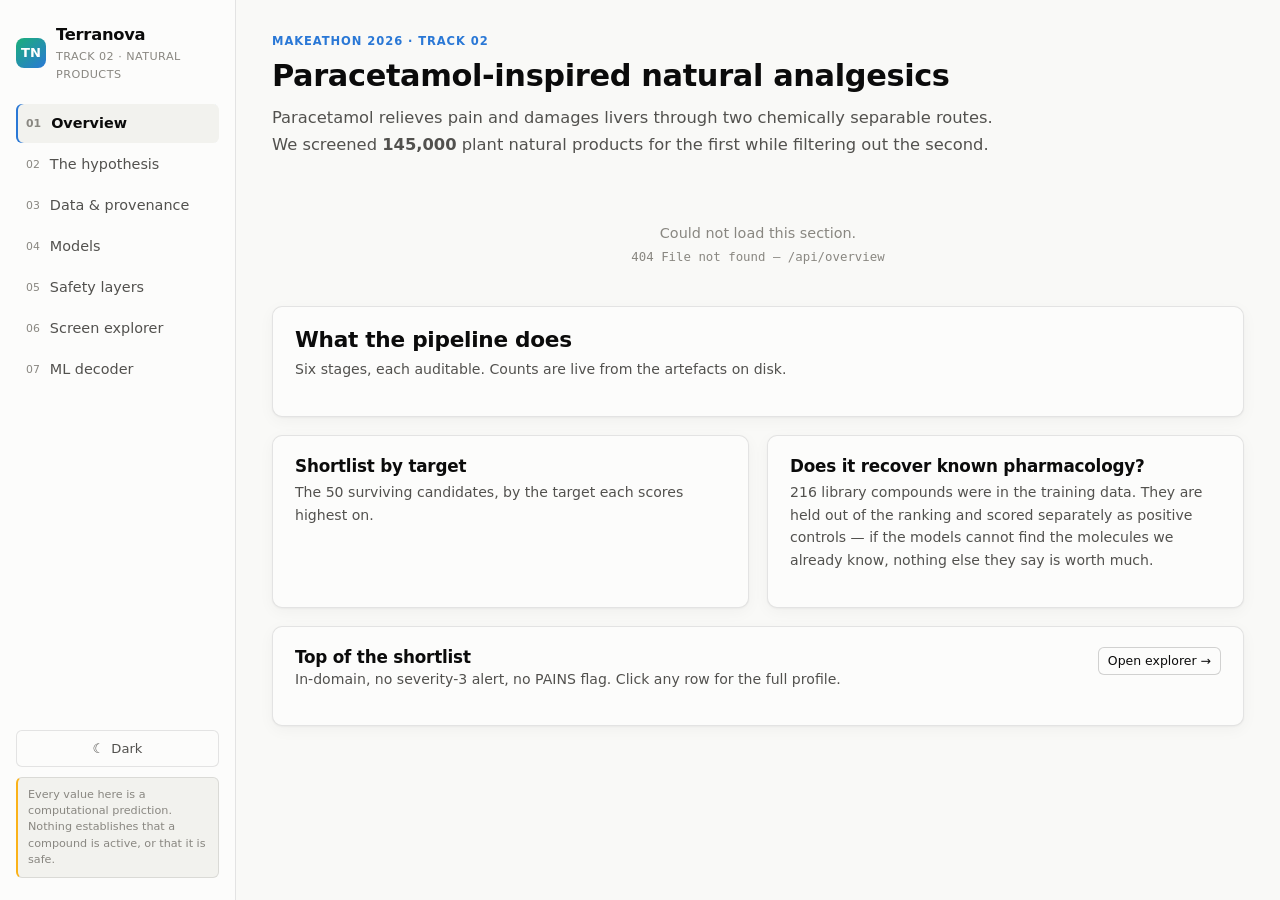
==== commit 17144dc7: "Add ML decoder view: glossary and interpretation of the results Written for an ML engineer with no b" ====
--- a/app/frontend/index.html
+++ b/app/frontend/index.html
@@ -28,6 +28,7 @@
       <button class="nav-btn" data-view="models"><span class="nav-num">04</span> Models</button>
       <button class="nav-btn" data-view="safety"><span class="nav-num">05</span> Safety layers</button>
       <button class="nav-btn" data-view="screen"><span class="nav-num">06</span> Screen explorer</button>
+      <button class="nav-btn" data-view="decoder"><span class="nav-num">07</span> ML decoder</button>
     </nav>
 
     <div class="sidebar-foot">
@@ -557,6 +558,126 @@
         <div id="dist-chart" style="margin-top:12px"></div>
       </div>
     </section>
+    <!-- ============================================================ 07 -->
+    <section class="view" id="view-decoder" aria-labelledby="h-decoder">
+      <div class="view-head">
+        <div class="eyebrow">ML decoder</div>
+        <h1 id="h-decoder">This project, in terms you already know</h1>
+        <p class="lede">
+          Written for an ML engineer with no biology background. Every piece of
+          chemistry here maps onto something standard — grouped splits, negative
+          sampling, OOD detection, lift@k. The domain words are the only new part.
+        </p>
+      </div>
+
+      <div class="card">
+        <h2>The task in one paragraph</h2>
+        <p class="card-note">
+          We have <strong>three binary classifiers</strong>, one per protein target. Input
+          is a molecule; output is P(this molecule acts on this protein). Training labels
+          come from a public database of lab measurements, where a continuous potency
+          value is thresholded into active/inactive. We then run inference over
+          <strong>145,164 unlabelled molecules</strong> found in plants and rank them.
+          A fourth classifier predicts liver toxicity, and a rule-based filter removes
+          molecules containing substructures known to cause it. The final ranking is a
+          hand-weighted reranker over all of it.
+        </p>
+        <div class="grid grid-3" style="margin-top:16px">
+          <div class="pathway-arm">
+            <h4>It is a retrieval problem</h4>
+            <p class="card-note">
+              Not accuracy. We hand a chemist the top 50 of 145k and they test those. Only
+              the head of the ranking is ever seen, which is why every metric is
+              PR-AUC and lift@k rather than accuracy or ROC.
+            </p>
+          </div>
+          <div class="pathway-arm">
+            <h4>The test set is deliberately OOD</h4>
+            <p class="card-note">
+              Training data is synthetic drug chemistry; inference data is plant
+              chemistry. They barely overlap. So the evaluation uses a
+              <em>grouped</em> split on molecular core structure, and every prediction
+              carries a novelty score.
+            </p>
+          </div>
+          <div class="pathway-arm">
+            <h4>Labels are badly biased</h4>
+            <p class="card-note">
+              The source database is built from published papers, and people publish what
+              worked. The raw positive rate is 84%. That is publication bias, not
+              base rate, and it is the single biggest data problem in the project.
+            </p>
+          </div>
+        </div>
+      </div>
+
+      <div class="card">
+        <div class="card-head">
+          <div>
+            <h2>Glossary</h2>
+            <p class="card-note">
+              Every domain term used anywhere in this dashboard, with its closest
+              machine-learning equivalent. Search or filter by category.
+            </p>
+          </div>
+        </div>
+        <div class="filters" style="box-shadow:none;margin-bottom:12px">
+          <div class="field">
+            <label for="g-q">Search</label>
+            <input type="search" id="g-q" placeholder="e.g. scaffold, IC50, PAINS…">
+          </div>
+          <div class="seg" role="group" aria-label="Filter glossary by category">
+            <button type="button" data-gcat="" aria-pressed="true">All</button>
+            <button type="button" data-gcat="representation" aria-pressed="false">Molecules</button>
+            <button type="button" data-gcat="pharmacology" aria-pressed="false">Pharmacology</button>
+            <button type="button" data-gcat="data" aria-pressed="false">Data</button>
+            <button type="button" data-gcat="evaluation" aria-pressed="false">Evaluation</button>
+            <button type="button" data-gcat="safety" aria-pressed="false">Safety</button>
+          </div>
+        </div>
+        <div id="glossary-table"></div>
+      </div>
+
+      <div class="card">
+        <h2>What each model is for</h2>
+        <p class="card-note">
+          Nine pickles in <code>models/</code>. Eight are target classifiers, one is the
+          toxicity model. They differ only in which rows of the same table they were
+          trained on.
+        </p>
+        <div id="model-purpose-table" style="margin-top:12px"></div>
+        <div class="callout">
+          <strong>Why two scopes.</strong> <code>human</code> trains only on human-protein
+          measurements; <code>all</code> adds rat and mouse. More data versus a cleaner
+          label — the classic trade. Both are trained and reported rather than picking one
+          on a hunch.
+          <br><br>
+          <strong>Why FAAH has two label sets.</strong> The decision threshold on the
+          continuous potency value is normally 1 µM. The plant compounds we are hunting sit
+          at 1–15 µM, so a 1 µM threshold labels almost all of them negative — training the
+          model to reject precisely the chemistry we want. The <code>label_10um</code>
+          variant moves the threshold. This is threshold selection driven by the
+          deployment distribution, not by the training distribution.
+        </div>
+      </div>
+
+      <div class="card">
+        <h2>What these numbers actually support</h2>
+        <p class="card-note">
+          Five claims the evidence carries, and what each one does <em>not</em> establish.
+        </p>
+        <div id="conclusions" style="margin-top:14px"></div>
+      </div>
+
+      <div class="card callout-warning">
+        <h2>What a reviewer will attack first</h2>
+        <p class="card-note">
+          If you present this, expect these five. Each is a real limitation, and having
+          the answer ready is worth more than hoping nobody asks.
+        </p>
+        <div id="attacks" style="margin-top:14px"></div>
+      </div>
+    </section>
   </main>
 </div>
 
@@ -571,6 +692,7 @@
 </div>
 
 <script src="js/charts.js"></script>
+<script src="js/glossary.js"></script>
 <script src="js/app.js"></script>
 </body>
 </html>
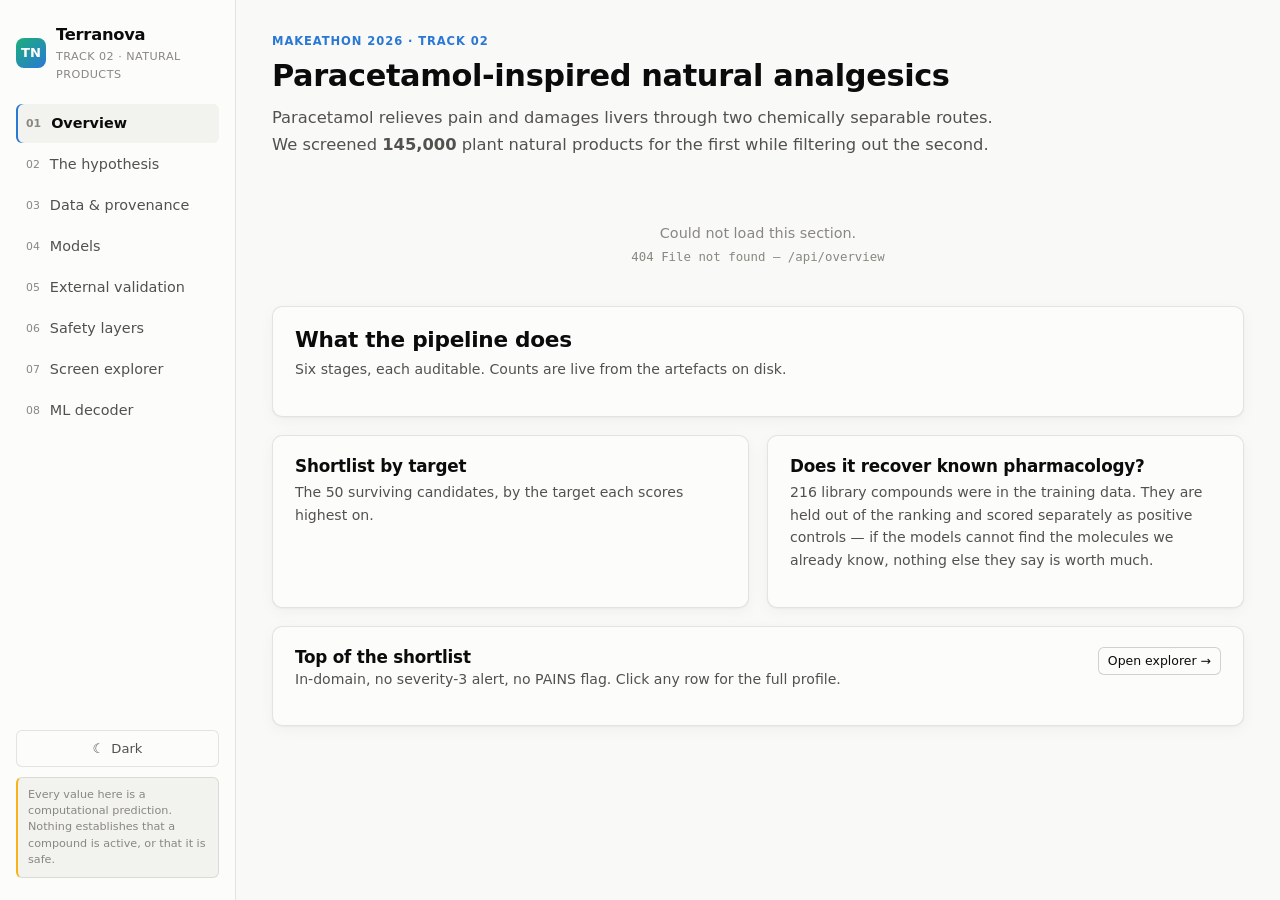
==== commit f69941be: "Run the three missing pipeline stages, add external validation to the dashboard validate_literature." ====
--- a/app/frontend/index.html
+++ b/app/frontend/index.html
@@ -26,9 +26,10 @@
       <button class="nav-btn" data-view="science"><span class="nav-num">02</span> The hypothesis</button>
       <button class="nav-btn" data-view="data"><span class="nav-num">03</span> Data &amp; provenance</button>
       <button class="nav-btn" data-view="models"><span class="nav-num">04</span> Models</button>
-      <button class="nav-btn" data-view="safety"><span class="nav-num">05</span> Safety layers</button>
-      <button class="nav-btn" data-view="screen"><span class="nav-num">06</span> Screen explorer</button>
-      <button class="nav-btn" data-view="decoder"><span class="nav-num">07</span> ML decoder</button>
+      <button class="nav-btn" data-view="validation"><span class="nav-num">05</span> External validation</button>
+      <button class="nav-btn" data-view="safety"><span class="nav-num">06</span> Safety layers</button>
+      <button class="nav-btn" data-view="screen"><span class="nav-num">07</span> Screen explorer</button>
+      <button class="nav-btn" data-view="decoder"><span class="nav-num">08</span> ML decoder</button>
     </nav>
 
     <div class="sidebar-foot">
@@ -423,6 +424,101 @@
     </section>
 
     <!-- ============================================================ 05 -->
+    <section class="view" id="view-validation" aria-labelledby="h-validation">
+      <div class="view-head">
+        <div class="eyebrow">External validation</div>
+        <h1 id="h-validation">The only genuinely held-out test</h1>
+        <p class="lede">
+          26 compound–target claims from the primary literature, 16 of them absent from
+          ChEMBL training entirely. Scored by models that have never seen them. This is
+          the honest test, and it is the most important result in the project.
+        </p>
+      </div>
+
+      <div class="grid grid-4" id="validation-stats"></div>
+
+      <div class="card callout-critical">
+        <h2>Read this before you read anything else</h2>
+        <p class="card-note">
+          <strong>Not one held-out literature active scores above 0.5.</strong> The median
+          predicted probability is effectively zero, and the median library percentile is
+          63 — barely above the 50 you would get by chance. The scaffold-split PR-AUC of
+          0.88–0.98 did <em>not</em> transfer to real plant chemistry.
+        </p>
+        <p class="card-note" style="margin-top:10px">
+          This is the number most projects never compute, and reporting it is the point.
+          The scaffold split controls for memorising chemical series; it does not control
+          for the training set never having contained this kind of molecule at all.
+          Only an external set exposes that, and it did.
+        </p>
+      </div>
+
+      <div class="card">
+        <div class="card-head">
+          <div>
+            <h2>Where the models do and do not generalise</h2>
+            <p class="card-note">
+              Ranked by percentile against the full 145k library background — the actual
+              screening question. Hover any bar for the reported potency.
+            </p>
+          </div>
+        </div>
+        <div id="validation-chart"></div>
+        <div class="callout">
+          <strong>The pattern is not random.</strong> The four compounds that do surface —
+          6-gingerol, curcumin, eugenol, piperine — are all TRPV1 vanilloids, structurally
+          close to capsaicin, which <em>is</em> in training. The FAAH flavonoids all sit
+          mid-pack. The models extrapolate a little way from what they know, and no further.
+        </div>
+      </div>
+
+      <div class="card">
+        <h2>Every claim, scored</h2>
+        <div class="seg" role="group" aria-label="Filter validation set" style="margin-bottom:12px">
+          <button type="button" data-val="held" aria-pressed="true">Held out (16)</button>
+          <button type="button" data-val="seen" aria-pressed="false">Seen in training (10)</button>
+        </div>
+        <div id="validation-table"></div>
+        <p class="card-note" style="margin-top:10px">
+          The "seen in training" group is a wiring check, not evidence: median probability
+          0.9996 confirms the pipeline scores known ligands correctly end to end.
+        </p>
+      </div>
+
+      <div class="card callout-warning">
+        <h2>The diagnosis, and why the project is not sunk by this</h2>
+        <p class="card-note">
+          The FAAH rescue experiment answers exactly the question this result raises.
+          Adding five curated literature actives moves the median prediction on a held-out
+          sixth from 3.5e-5 to 0.33 — four orders of magnitude. <strong>So the failure is
+          coverage, not capability.</strong> ECFP4 plus a gradient-boosted tree can
+          represent this chemistry; ChEMBL simply does not contain it.
+        </p>
+        <p class="card-note" style="margin-top:10px">
+          That turns a negative result into a concrete, costed next step: the fix is a few
+          hundred curated literature actives, not a new architecture. Stating that is worth
+          more than a PR-AUC nobody can reproduce.
+        </p>
+      </div>
+
+      <div class="card">
+        <div class="card-head">
+          <div>
+            <h2>Knowledge graph</h2>
+            <p class="card-note">
+              Plant → compound → target → pathway → pain, with every edge typed by
+              evidence class. A graph where a prediction looks like a measurement is a
+              graph that misleads, so they render differently.
+            </p>
+          </div>
+          <a class="btn btn-primary" href="/kg" target="_blank" rel="noopener">Open interactive graph →</a>
+        </div>
+        <div class="grid grid-4" id="kg-stats"></div>
+        <div id="kg-evidence" style="margin-top:16px"></div>
+      </div>
+    </section>
+
+    <!-- ============================================================ 06 -->
     <section class="view" id="view-safety" aria-labelledby="h-safety">
       <div class="view-head">
         <div class="eyebrow">Safety</div>
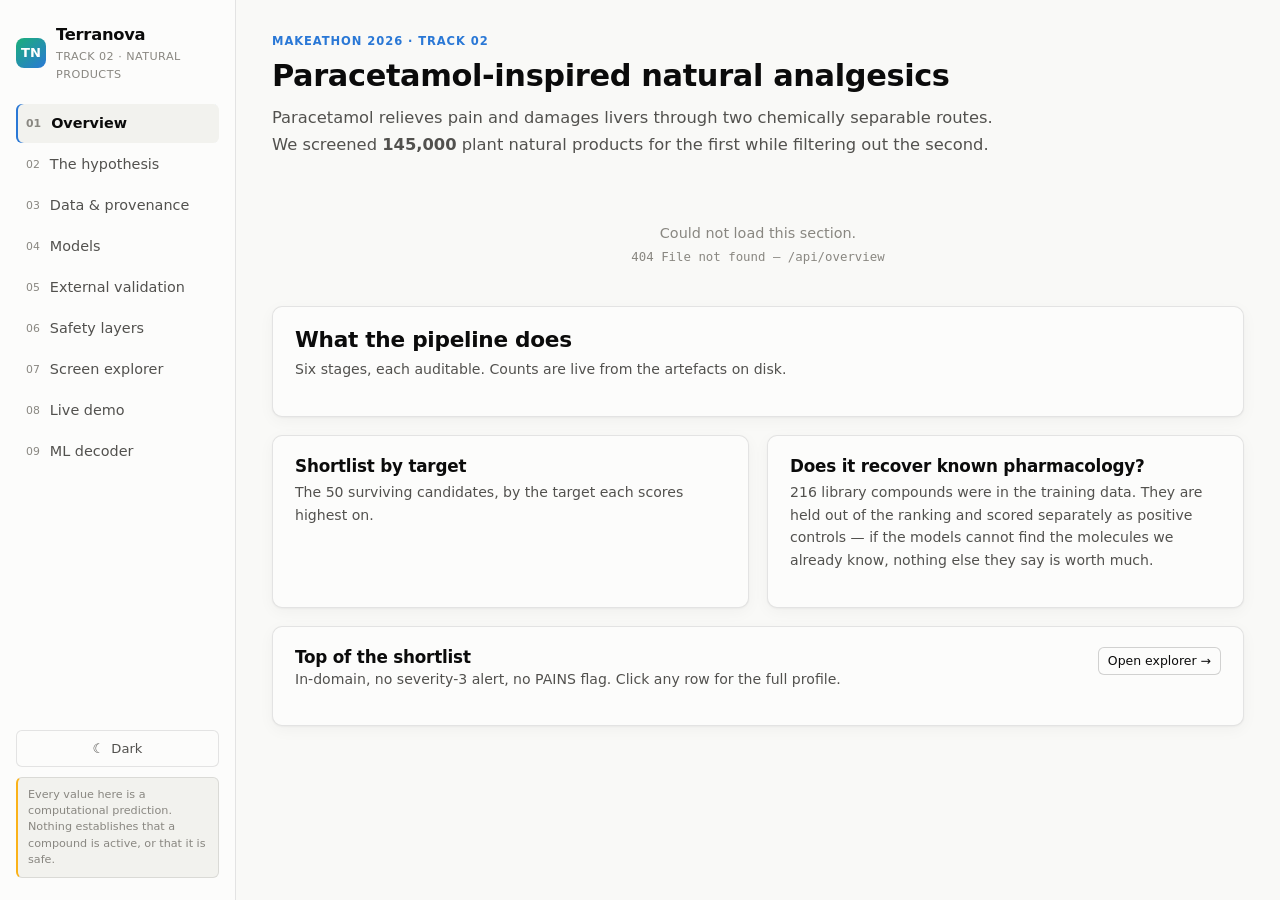
==== commit e3563e02: "Final pipeline: 1:1 weighted decoys, hepatic panel, candidate list Models and training - Reduce deco" ====
--- a/app/frontend/index.html
+++ b/app/frontend/index.html
@@ -29,7 +29,8 @@
       <button class="nav-btn" data-view="validation"><span class="nav-num">05</span> External validation</button>
       <button class="nav-btn" data-view="safety"><span class="nav-num">06</span> Safety layers</button>
       <button class="nav-btn" data-view="screen"><span class="nav-num">07</span> Screen explorer</button>
-      <button class="nav-btn" data-view="decoder"><span class="nav-num">08</span> ML decoder</button>
+      <button class="nav-btn" data-view="demo"><span class="nav-num">08</span> Live demo</button>
+      <button class="nav-btn" data-view="decoder"><span class="nav-num">09</span> ML decoder</button>
     </nav>
 
     <div class="sidebar-foot">
@@ -396,31 +397,7 @@
         <div class="callout callout-good" id="rescue-note"></div>
       </div>
 
-      <div class="card">
-        <h2>The DILI model, and what it gets wrong</h2>
-        <div class="grid grid-2">
-          <div>
-            <p class="card-note">
-              Random Forest over the TDC DILI benchmark — 475 marketed drugs
-              (<span id="dili-n">462</span> after standardisation), aggregated by the
-              FDA's National Center for Toxicological Research. Evaluated over five
-              repeated scaffold splits, because one split on 462 compounds is noisy.
-            </p>
-            <dl class="kv" id="dili-metrics" style="margin-top:12px"></dl>
-          </div>
-          <div id="dili-probe-host"></div>
-        </div>
-        <div class="callout callout-critical">
-          <h4>Paracetamol is not in the benchmark at all</h4>
-          Neither is isoniazid — two of the most famous hepatotoxins in medicine. So the
-          model scores paracetamol <strong id="para-score">0.37</strong>, i.e. low risk,
-          and it is wrong for a structural reason: the benchmark encodes
-          <em>idiosyncratic, immune-mediated</em> DILI rather than intrinsic
-          dose-dependent toxicity. A statistical model that misses this project's own
-          index compound has not earned a large say in the ranking — which is exactly
-          why the structural alert layer carries the weight instead.
-        </div>
-      </div>
+      
     </section>
 
     <!-- ============================================================ 05 -->
@@ -429,47 +406,68 @@
         <div class="eyebrow">External validation</div>
         <h1 id="h-validation">The only genuinely held-out test</h1>
         <p class="lede">
-          26 compound–target claims from the primary literature, 16 of them absent from
-          ChEMBL training entirely. Scored by models that have never seen them. This is
-          the honest test, and it is the most important result in the project.
-        </p>
+          Compounds whose activity is reported in the primary literature but which are
+          absent from ChEMBL training, scored by models that never saw them. The result
+          is <strong>inconclusive</strong> — and the reason why turned out to be the most
+          useful thing we learned.
+        </p>
+      </div>
+
+      <div class="card callout-good" id="pubchem-card">
+        <div class="card-head">
+          <div>
+            <h2>Validated against real experiments</h2>
+            <p class="card-note">
+              PubChem BioAssay records <strong>Inactive</strong> outcomes as well as
+              Active ones, so compounds that were screened and did nothing are in the
+              data. That gives a real denominator — and the only properly controlled
+              test in this project. Every compound below was excluded from training.
+            </p>
+          </div>
+        </div>
+        <div class="grid grid-3" id="pubchem-stats"></div>
+        <div id="pubchem-detail" style="margin-top:16px"></div>
       </div>
 
       <div class="grid grid-4" id="validation-stats"></div>
 
-      <div class="card callout-critical">
-        <h2>Read this before you read anything else</h2>
-        <p class="card-note">
-          <strong>Not one held-out literature active scores above 0.5.</strong> The median
-          predicted probability is effectively zero, and the median library percentile is
-          63 — barely above the 50 you would get by chance. The scaffold-split PR-AUC of
-          0.88–0.98 did <em>not</em> transfer to real plant chemistry.
-        </p>
-        <p class="card-note" style="margin-top:10px">
-          This is the number most projects never compute, and reporting it is the point.
-          The scaffold split controls for memorising chemical series; it does not control
-          for the training set never having contained this kind of molecule at all.
-          Only an external set exposes that, and it did.
-        </p>
-      </div>
+      
+
+      
 
       <div class="card">
         <div class="card-head">
           <div>
             <h2>Where the models do and do not generalise</h2>
             <p class="card-note">
-              Ranked by percentile against the full 145k library background — the actual
-              screening question. Hover any bar for the reported potency.
+              All 16 held-out claims by percentile against the full 145k library — the
+              actual screening question. Compounds below their model&#8217;s own cut-off
+              are marked; the model is right to score those low.
             </p>
           </div>
         </div>
         <div id="validation-chart"></div>
         <div class="callout">
-          <strong>The pattern is not random.</strong> The four compounds that do surface —
-          6-gingerol, curcumin, eugenol, piperine — are all TRPV1 vanilloids, structurally
-          close to capsaicin, which <em>is</em> in training. The FAAH flavonoids all sit
-          mid-pack. The models extrapolate a little way from what they know, and no further.
-        </div>
+          <strong>The pattern is not random.</strong> The compounds that do surface —
+          6-gingerol, curcumin, eugenol, piperine — are all TRPV1 vanilloids,
+          structurally close to capsaicin, which <em>is</em> in training. The FAAH
+          flavonoids sit mid-pack. The models extrapolate a short way from what they
+          know, and no further.
+        </div>
+      </div>
+
+      <div class="card">
+        <div class="card-head">
+          <div>
+            <h2>We tested the obvious explanation, and ruled it out</h2>
+            <p class="card-note">
+              FAAH carries a 10 µM label variant because plant inhibitors sit at 1–15 µM.
+              TRPV1 and CB1 never got one — so we built them, with decoys matched, and
+              re-scored.
+            </p>
+          </div>
+        </div>
+        <div id="threshold-result"></div>
       </div>
 
       <div class="card">
@@ -480,24 +478,23 @@
         </div>
         <div id="validation-table"></div>
         <p class="card-note" style="margin-top:10px">
-          The "seen in training" group is a wiring check, not evidence: median probability
-          0.9996 confirms the pipeline scores known ligands correctly end to end.
-        </p>
-      </div>
-
-      <div class="card callout-warning">
-        <h2>The diagnosis, and why the project is not sunk by this</h2>
+          The &#8220;seen in training&#8221; group is a wiring check, not evidence: median
+          probability 0.9996 confirms the pipeline scores known ligands correctly end to end.
+        </p>
+      </div>
+
+      <div class="card callout-good">
+        <h2>The diagnosis: coverage, not capability</h2>
         <p class="card-note">
-          The FAAH rescue experiment answers exactly the question this result raises.
-          Adding five curated literature actives moves the median prediction on a held-out
-          sixth from 3.5e-5 to 0.33 — four orders of magnitude. <strong>So the failure is
-          coverage, not capability.</strong> ECFP4 plus a gradient-boosted tree can
-          represent this chemistry; ChEMBL simply does not contain it.
+          The FAAH rescue answers the question this result raises. Adding five curated
+          literature actives moves the median prediction on a held-out sixth from
+          3.5e-5 to 0.330 — four orders of magnitude. <strong>The features and the model
+          can represent this chemistry; ChEMBL does not contain it.</strong>
         </p>
         <p class="card-note" style="margin-top:10px">
-          That turns a negative result into a concrete, costed next step: the fix is a few
-          hundred curated literature actives, not a new architecture. Stating that is worth
-          more than a PR-AUC nobody can reproduce.
+          That turns an inconclusive test into a costed next step: a few hundred curated
+          literature actives, plus a validation set large enough to actually settle the
+          question. Nine compounds never could.
         </p>
       </div>
 
@@ -539,14 +536,17 @@
           The weights are printed in the output and shown here.
         </p>
         <div class="smiles" style="margin-top:12px">
-          composite = target_score × exp(−0.35 × alert_severity_sum) × ad_confidence × cns_bonus × (1 − 0.30 × p_dili)
+          composite = target_score × exp(−0.35 × alert_severity_sum) × ad_confidence × cns_bonus × (1 − 0.35 × p_hepatic)
         </div>
         <div class="grid grid-4" style="margin-top:14px" id="weight-stats"></div>
         <div class="callout">
-          <strong>The DILI term is deliberately small</strong> relative to the structural
-          alert term. The alerts flag paracetamol at maximum severity on the exact NAPQI
-          mechanism; the model calls it low risk. We weighted the layer that is right
-          about the compound the whole project is named after.
+          <strong>The hepatic term is weighted 0.35, and that number moved twice.</strong>
+          It was 0.30 while the old model could not see its own index compound. The new
+          panel is 27&times; larger and does contain paracetamol, which first suggested
+          0.45 &mdash; but external validation put the panel near 0.65, not the 0.79 its
+          internal scaffold split implied, so it settled at 0.35. The structural alerts
+          keep the hard veto: they encode mechanism rather than correlation, and they are
+          the only layer that can see metabolism-dependent toxicity at all.
         </div>
       </div>
 
@@ -571,22 +571,7 @@
         <div id="alerts-table"></div>
       </div>
 
-      <div class="card callout-warning">
-        <h2>Two caveats that belong in the writeup</h2>
-        <p class="card-note">
-          <strong>Structural alerts are a hazard flag, not a risk assessment.</strong>
-          Dose, exposure, clearance route and detoxification capacity all matter and
-          none are encoded here. A flagged compound is not "toxic"; it is "worth a
-          reactivity check".
-        </p>
-        <p class="card-note" style="margin-top:10px">
-          <strong>The alert set flags compounds this project likes.</strong> Curcumin
-          and 6-gingerol are Michael acceptors. Many flavonoids are catechols. That is a
-          genuine finding about the chemical space of plant analgesics — plants make
-          electrophiles on purpose, often as defence chemistry — not a bug to be tuned
-          away. We report the flags and keep the compounds, tagged.
-        </p>
-      </div>
+      
     </section>
 
     <!-- ============================================================ 06 -->
@@ -603,7 +588,8 @@
 
       <div class="filters">
         <div class="seg" role="group" aria-label="Choose dataset">
-          <button type="button" data-source="shortlist" aria-pressed="true">Shortlist (50)</button>
+          <button type="button" data-source="candidates" aria-pressed="true">Candidates (50 distinct)</button>
+          <button type="button" data-source="shortlist" aria-pressed="false">Raw top 50 rows</button>
           <button type="button" data-source="screen" aria-pressed="false">Full screen</button>
           <button type="button" data-source="controls" aria-pressed="false">Positive controls</button>
         </div>
@@ -634,6 +620,14 @@
         <button class="btn btn-sm" id="f-reset" type="button">Reset</button>
       </div>
 
+      <div class="callout" style="margin-bottom:14px">
+        <strong>Candidates vs raw rows.</strong> The library stores stereoisomers,
+        tautomers and salt variants as separate entries, so the top 50 <em>rows</em> of
+        the ranked screen contain only 27 distinct chemical skeletons &mdash; 15 of them
+        occupy 38 slots. <strong>Candidates</strong> collapses to one row per skeleton and
+        keeps the best-scoring representative, so it is 50 genuinely different molecules:
+        what you would hand a laboratory. Both views are here so the difference is visible.
+      </div>
       <div class="card" style="padding:0;overflow:hidden">
         <div id="screen-table"></div>
       </div>
@@ -654,7 +648,37 @@
         <div id="dist-chart" style="margin-top:12px"></div>
       </div>
     </section>
-    <!-- ============================================================ 07 -->
+    <!-- ============================================================ 08 -->
+    <section class="view" id="view-demo" aria-labelledby="h-demo">
+      <div class="view-head">
+        <div class="eyebrow">Live demo</div>
+        <h1 id="h-demo">Give it a molecule</h1>
+        <p class="lede">
+          The whole pipeline on one structure, computed now rather than looked up.
+          Pick a molecule or paste a SMILES string: the three activity models run,
+          the structural alerts fire, and the hepatic panel returns a liability
+          number. Nothing here is precomputed.
+        </p>
+      </div>
+
+      <div class="card">
+        <div class="filters" style="margin:0">
+          <div class="field" style="min-width:280px">
+            <label for="demo-pick">Molecule</label>
+            <select id="demo-pick"><option value="">Loading…</option></select>
+          </div>
+          <div class="field" style="flex:1;min-width:260px">
+            <label for="demo-smiles">or a SMILES string</label>
+            <input type="text" id="demo-smiles" placeholder="CC(=O)Nc1ccc(O)cc1" spellcheck="false">
+          </div>
+          <button class="btn" id="demo-run" type="button">Run the pipeline</button>
+        </div>
+        <p class="card-note" id="demo-note" style="margin-top:12px">—</p>
+      </div>
+
+      <div id="demo-out" aria-live="polite"></div>
+    </section>
+    <!-- ============================================================ 09 -->
     <section class="view" id="view-decoder" aria-labelledby="h-decoder">
       <div class="view-head">
         <div class="eyebrow">ML decoder</div>
@@ -666,46 +690,7 @@
         </p>
       </div>
 
-      <div class="card">
-        <h2>The task in one paragraph</h2>
-        <p class="card-note">
-          We have <strong>three binary classifiers</strong>, one per protein target. Input
-          is a molecule; output is P(this molecule acts on this protein). Training labels
-          come from a public database of lab measurements, where a continuous potency
-          value is thresholded into active/inactive. We then run inference over
-          <strong>145,164 unlabelled molecules</strong> found in plants and rank them.
-          A fourth classifier predicts liver toxicity, and a rule-based filter removes
-          molecules containing substructures known to cause it. The final ranking is a
-          hand-weighted reranker over all of it.
-        </p>
-        <div class="grid grid-3" style="margin-top:16px">
-          <div class="pathway-arm">
-            <h4>It is a retrieval problem</h4>
-            <p class="card-note">
-              Not accuracy. We hand a chemist the top 50 of 145k and they test those. Only
-              the head of the ranking is ever seen, which is why every metric is
-              PR-AUC and lift@k rather than accuracy or ROC.
-            </p>
-          </div>
-          <div class="pathway-arm">
-            <h4>The test set is deliberately OOD</h4>
-            <p class="card-note">
-              Training data is synthetic drug chemistry; inference data is plant
-              chemistry. They barely overlap. So the evaluation uses a
-              <em>grouped</em> split on molecular core structure, and every prediction
-              carries a novelty score.
-            </p>
-          </div>
-          <div class="pathway-arm">
-            <h4>Labels are badly biased</h4>
-            <p class="card-note">
-              The source database is built from published papers, and people publish what
-              worked. The raw positive rate is 84%. That is publication bias, not
-              base rate, and it is the single biggest data problem in the project.
-            </p>
-          </div>
-        </div>
-      </div>
+      
 
       <div class="card">
         <div class="card-head">
@@ -765,14 +750,7 @@
         <div id="conclusions" style="margin-top:14px"></div>
       </div>
 
-      <div class="card callout-warning">
-        <h2>What a reviewer will attack first</h2>
-        <p class="card-note">
-          If you present this, expect these five. Each is a real limitation, and having
-          the answer ready is worth more than hoping nobody asks.
-        </p>
-        <div id="attacks" style="margin-top:14px"></div>
-      </div>
+      
     </section>
   </main>
 </div>
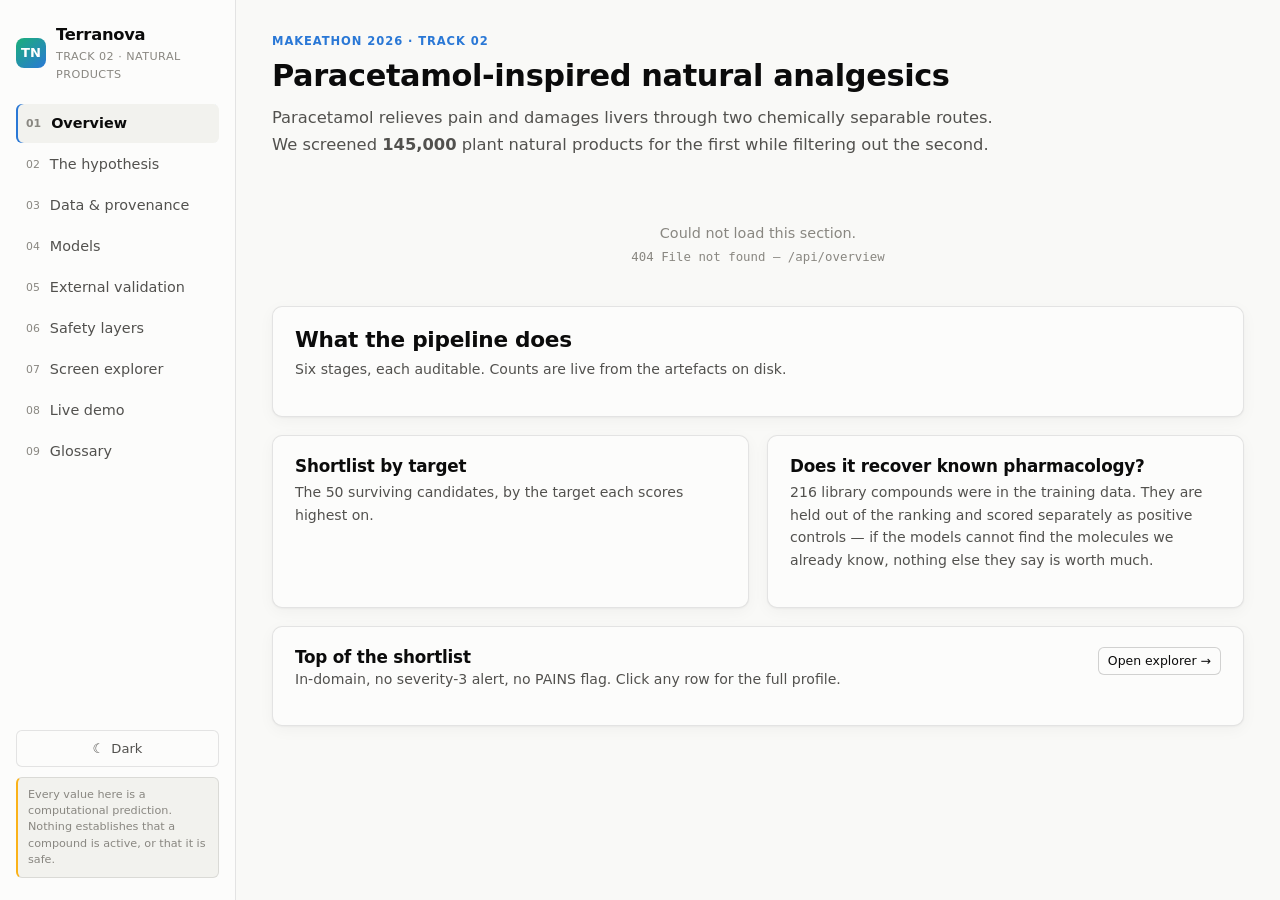
==== commit 668d5fc2: "Update glossary and correct decoy explanation" ====
--- a/app/frontend/index.html
+++ b/app/frontend/index.html
@@ -30,7 +30,7 @@
       <button class="nav-btn" data-view="safety"><span class="nav-num">06</span> Safety layers</button>
       <button class="nav-btn" data-view="screen"><span class="nav-num">07</span> Screen explorer</button>
       <button class="nav-btn" data-view="demo"><span class="nav-num">08</span> Live demo</button>
-      <button class="nav-btn" data-view="decoder"><span class="nav-num">09</span> ML decoder</button>
+      <button class="nav-btn" data-view="glossary"><span class="nav-num">09</span> Glossary</button>
     </nav>
 
     <div class="sidebar-foot">
@@ -260,19 +260,20 @@
         <h2>The active rate is publication bias, not biology</h2>
         <div class="grid grid-3" style="margin-top:12px" id="bias-stats"></div>
         <p class="card-note" style="margin-top:14px">
-          ChEMBL is assembled from medicinal-chemistry papers, and people publish
-          compounds that worked. A classifier trained on 84% actives learns that
-          nearly everything is active, and its ranking over 145k natural products is
-          then driven by noise. Class weighting does not fix this: the model has simply
-          never been shown what a non-ligand looks like.
+          The curated ChEMBL measurements are enriched for actives because medicinal-
+          chemistry studies often focus on compounds that worked. Training on these
+          measured records alone would leave too few negatives for a useful ranking,
+          so we supplement them with carefully selected presumed-inactive decoys.
         </p>
         <div class="callout">
-          <strong>The fix:</strong> 60,000 drug-like molecules sampled across ChEMBL's
-          whole ID range as presumed inactives, property-matched to each target's
-          actives on MW and cLogP (DUD-E style), excluding anything sharing a scaffold
-          with a known active. Three decoys per active brings ~75% down to ~20%. They
-          stay labelled <code>presumed_inactive</code> so results can be re-derived
-          without the assumption.
+          <strong>How we handle the imbalance:</strong> training uses one
+          property-matched presumed-inactive decoy per active, with decoy examples
+          weighted at 0.4 because they were not experimentally confirmed inactive.
+          Decoys are excluded if they share a Bemis–Murcko scaffold with a known active,
+          and remain labelled <code>presumed_inactive</code> so their contribution is
+          explicit. We chose this setting after comparing decoy ratios against external
+          PubChem measurements; three decoys per active is a historical experiment,
+          not the current setting.
         </div>
       </div>
 
@@ -679,14 +680,13 @@
       <div id="demo-out" aria-live="polite"></div>
     </section>
     <!-- ============================================================ 09 -->
-    <section class="view" id="view-decoder" aria-labelledby="h-decoder">
-      <div class="view-head">
-        <div class="eyebrow">ML decoder</div>
-        <h1 id="h-decoder">This project, in terms you already know</h1>
-        <p class="lede">
-          Written for an ML engineer with no biology background. Every piece of
-          chemistry here maps onto something standard — grouped splits, negative
-          sampling, OOD detection, lift@k. The domain words are the only new part.
+    <section class="view" id="view-glossary" aria-labelledby="h-glossary">
+      <div class="view-head">
+        <div class="eyebrow">Reference</div>
+        <h1 id="h-glossary">Glossary</h1>
+        <p class="lede">
+          Search project terms and compare their plain-language meaning with the
+          related machine-learning concept.
         </p>
       </div>
 
@@ -719,38 +719,40 @@
         <div id="glossary-table"></div>
       </div>
 
-      <div class="card">
+      <div class="card" style="margin-top:16px">
         <h2>What each model is for</h2>
         <p class="card-note">
-          Nine pickles in <code>models/</code>. Eight are target classifiers, one is the
-          toxicity model. They differ only in which rows of the same table they were
-          trained on.
-        </p>
-        <div id="model-purpose-table" style="margin-top:12px"></div>
-        <div class="callout">
-          <strong>Why two scopes.</strong> <code>human</code> trains only on human-protein
-          measurements; <code>all</code> adds rat and mouse. More data versus a cleaner
-          label — the classic trade. Both are trained and reported rather than picking one
-          on a hunch.
-          <br><br>
-          <strong>Why FAAH has two label sets.</strong> The decision threshold on the
-          continuous potency value is normally 1 µM. The plant compounds we are hunting sit
-          at 1–15 µM, so a 1 µM threshold labels almost all of them negative — training the
-          model to reject precisely the chemistry we want. The <code>label_10um</code>
-          variant moves the threshold. This is threshold selection driven by the
-          deployment distribution, not by the training distribution.
-        </div>
-      </div>
-
-      <div class="card">
-        <h2>What these numbers actually support</h2>
-        <p class="card-note">
-          Five claims the evidence carries, and what each one does <em>not</em> establish.
-        </p>
-        <div id="conclusions" style="margin-top:14px"></div>
-      </div>
-
-      
+          The activity models estimate whether a molecule is active on a target.
+          The hepatic panel estimates liver-liability signals from three different
+          datasets. Scope indicates which species' measurements were included.
+        </p>
+        <div class="table-wrap" style="margin-top:12px">
+          <table>
+            <thead><tr>
+              <th scope="col">Model file</th><th scope="col">Predicts</th>
+              <th scope="col">Measurement scope</th><th scope="col">Positive threshold</th>
+            </tr></thead>
+            <tbody>
+              <tr><th scope="row" class="mono" style="font-weight:500">TRPV1_human_label.pkl</th><td>Activity on TRPV1</td><td>Human measurements</td><td>≤ 1 µM</td></tr>
+              <tr><th scope="row" class="mono" style="font-weight:500">TRPV1_all_label.pkl</th><td>Activity on TRPV1</td><td>Human, rat and mouse measurements</td><td>≤ 1 µM</td></tr>
+              <tr><th scope="row" class="mono" style="font-weight:500">CB1_human_label.pkl</th><td>Activity on CB1</td><td>Human measurements</td><td>≤ 1 µM</td></tr>
+              <tr><th scope="row" class="mono" style="font-weight:500">CB1_all_label.pkl</th><td>Activity on CB1</td><td>Human, rat and mouse measurements</td><td>≤ 1 µM</td></tr>
+              <tr><th scope="row" class="mono" style="font-weight:500">FAAH_human_label.pkl</th><td>Activity on FAAH</td><td>Human measurements</td><td>≤ 1 µM</td></tr>
+              <tr><th scope="row" class="mono" style="font-weight:500">FAAH_all_label.pkl</th><td>Activity on FAAH</td><td>Human, rat and mouse measurements</td><td>≤ 1 µM</td></tr>
+              <tr><th scope="row" class="mono" style="font-weight:500">FAAH_human_label_10um.pkl</th><td>Activity on FAAH</td><td>Human measurements</td><td>≤ 10 µM</td></tr>
+              <tr><th scope="row" class="mono" style="font-weight:500">FAAH_all_label_10um.pkl</th><td>Activity on FAAH</td><td>Human, rat and mouse measurements</td><td>≤ 10 µM</td></tr>
+              <tr><th scope="row" class="mono" style="font-weight:500">hepatic_panel.pkl</th><td>Hepatic liability (three heads)</td><td>DILIrank 2.0 and two Tox21 HepG2 assays</td><td>Dataset-specific labels</td></tr>
+            </tbody>
+          </table>
+        </div>
+        <p class="card-note" style="margin-top:10px">
+          The broader <code>all</code> scope adds rat and mouse measurements to human
+          data. FAAH also has a 10 µM activity-label variant for compounds with weaker
+          measured potency. Presumed-inactive decoys are described separately in the
+          Data section; they are not a model variant.
+        </p>
+      </div>
+
     </section>
   </main>
 </div>
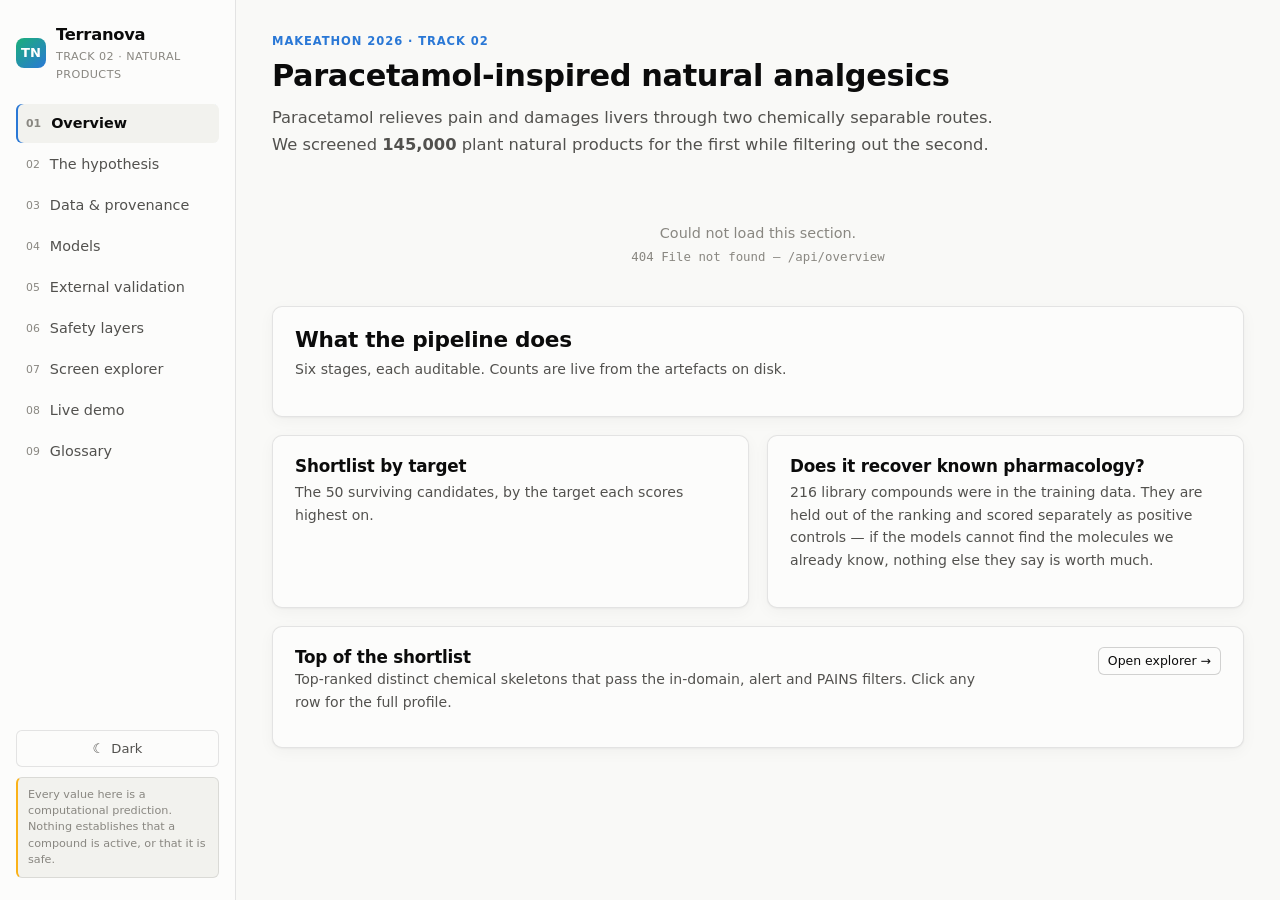
==== commit 214d4b05: "Use deduplicated candidate distribution throughout project" ====
--- a/app/frontend/index.html
+++ b/app/frontend/index.html
@@ -90,7 +90,7 @@
         <div class="card-head">
           <div>
             <h3>Top of the shortlist</h3>
-            <p class="card-note">In-domain, no severity-3 alert, no PAINS flag. Click any row for the full profile.</p>
+            <p class="card-note">Top-ranked distinct chemical skeletons that pass the in-domain, alert and PAINS filters. Click any row for the full profile.</p>
           </div>
           <button class="btn btn-sm" data-goto="screen" type="button">Open explorer →</button>
         </div>
